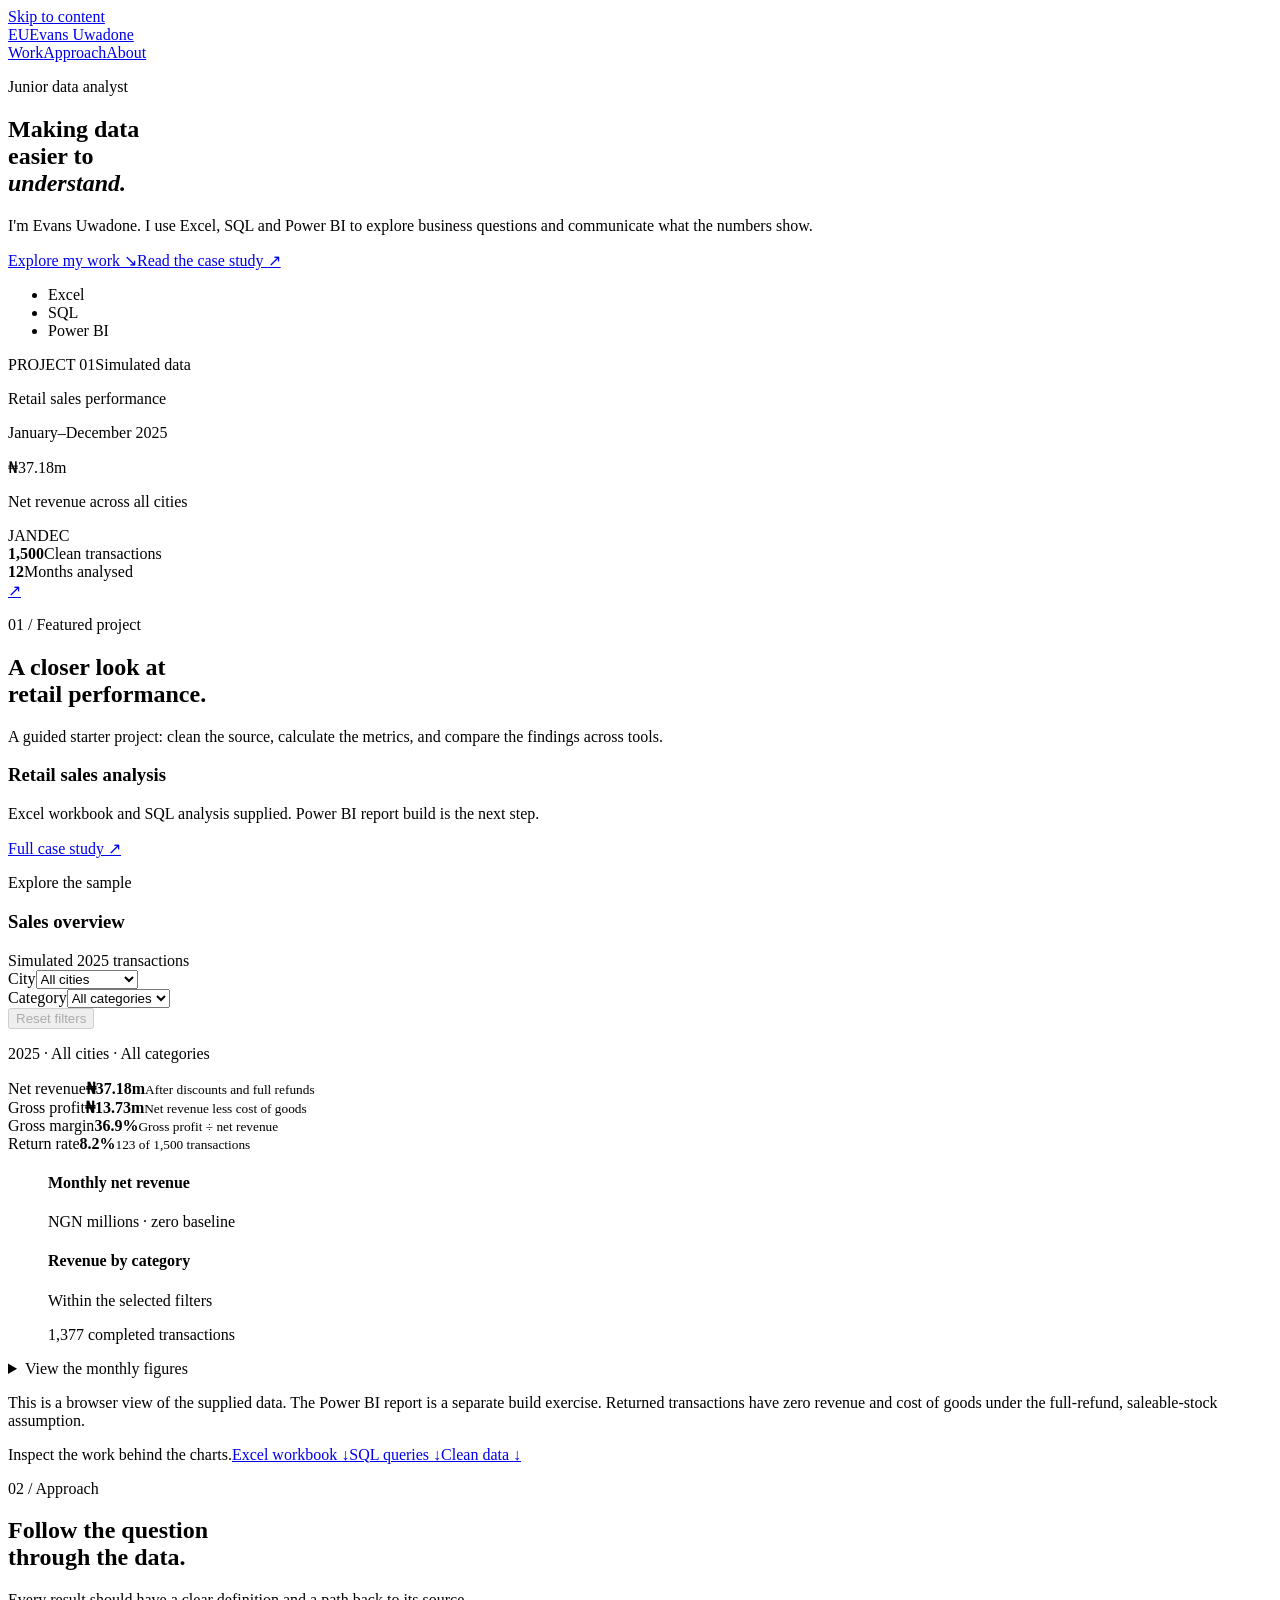
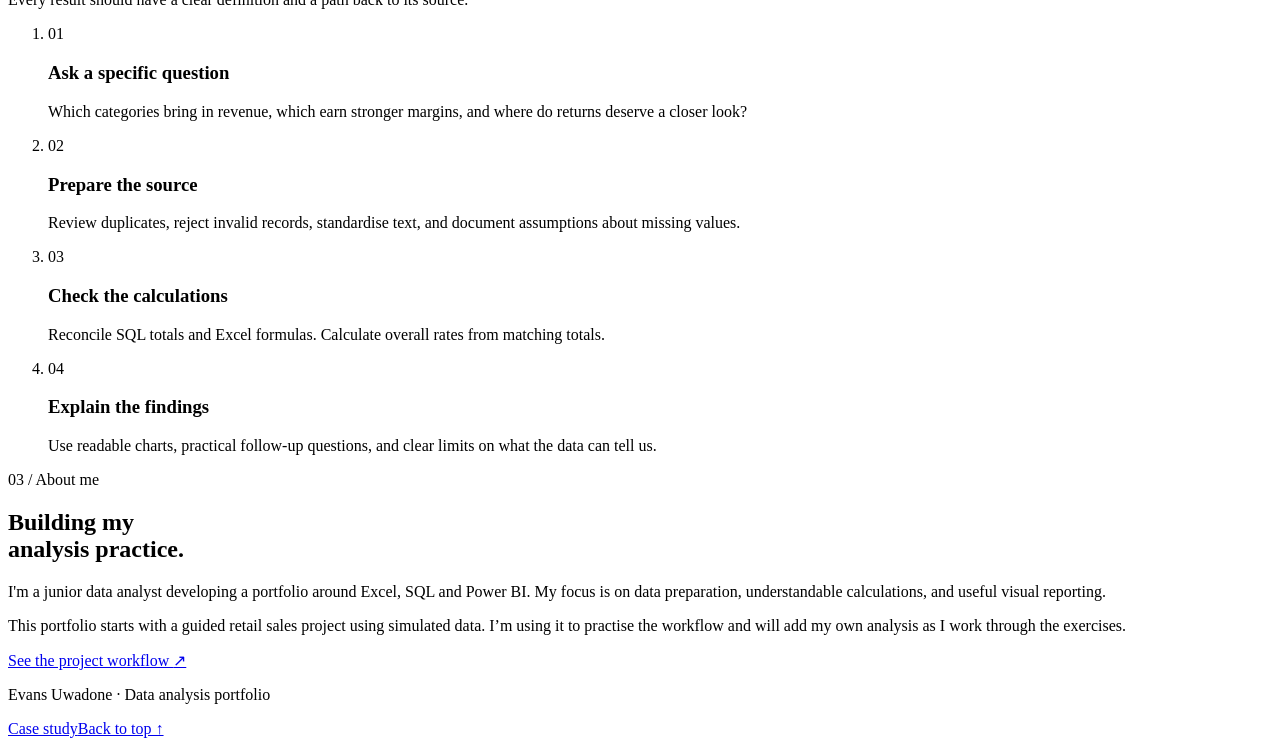
==== index.html @ 91226682 "Add files via upload" ====
<!doctype html>
<html lang="en">
<head>
  <meta charset="utf-8">
  <meta name="viewport" content="width=device-width, initial-scale=1">
  <meta name="description" content="Evans Uwadone's junior data analyst portfolio. Explore an Excel and SQL retail sales case study, with a Power BI build guide.">
  <meta name="theme-color" content="#163c35">
  <title>Evans Uwadone · Data analyst portfolio</title>
  <link rel="icon" href="assets/favicon.svg" type="image/svg+xml">
  <link rel="stylesheet" href="assets/styles.css">
  <script src="assets/profile.js" defer></script>
  <script src="assets/data.js" defer></script>
  <script src="assets/app.js" defer></script>
</head>
<body>
  <a class="skip-link" href="#main">Skip to content</a>
  <header class="site-header wrap">
    <a class="wordmark" href="index.html" aria-label="Evans Uwadone home"><span class="monogram">EU</span><span data-name>Evans Uwadone</span></a>
    <nav aria-label="Main navigation"><a href="#work">Work</a><a href="#approach">Approach</a><a href="#about">About</a><a class="github-link" data-github hidden>GitHub ↗</a></nav>
  </header>
  <main id="main">
    <section class="hero wrap">
      <div class="hero-copy">
        <p class="eyebrow"><span class="small-dot"></span>Junior data analyst</p>
        <h1>Making data<br>easier to<br><em>understand.</em></h1>
        <p class="intro">I'm <span data-name>Evans Uwadone</span>. I use Excel, SQL and Power BI to explore business questions and communicate what the numbers show.</p>
        <div class="hero-actions"><a class="button primary" href="#work">Explore my work <span aria-hidden="true">↘</span></a><a class="text-link" href="project.html">Read the case study <span aria-hidden="true">↗</span></a></div>
        <ul class="tool-list" aria-label="Analysis tools"><li>Excel</li><li>SQL</li><li>Power BI</li></ul>
      </div>
      <div class="hero-visual">
        <div class="visual-top"><span>PROJECT 01</span><span class="light-badge">Simulated data</span></div>
        <div class="hero-chart-title"><p>Retail sales performance</p><span>January–December 2025</span></div>
        <p class="hero-number" id="hero-revenue">₦37.18m</p><p class="hero-number-caption">Net revenue across all cities</p>
        <div id="hero-chart" class="hero-chart" role="img" aria-label="Monthly net revenue from January to December 2025"></div>
        <div class="chart-endpoints"><span>JAN</span><span>DEC</span></div>
        <div class="hero-visual-bottom"><div><strong>1,500</strong><span>Clean transactions</span></div><div><strong>12</strong><span>Months analysed</span></div><a href="project.html" aria-label="Read retail sales case study"><span aria-hidden="true">↗</span></a></div>
      </div>
    </section>
    <section class="work-section" id="work">
      <div class="wrap">
        <div class="section-heading"><div><p class="eyebrow">01 / Featured project</p><h2>A closer look at<br>retail performance.</h2></div><p>A guided starter project: clean the source, calculate the metrics, and compare the findings across tools.</p></div>
        <div class="project-strip"><div><h3>Retail sales analysis</h3><p>Excel workbook and SQL analysis supplied. Power BI report build is the next step.</p></div><a class="text-link" href="project.html">Full case study <span aria-hidden="true">↗</span></a></div>
        <div class="dashboard">
          <div class="dashboard-header"><div><p class="eyebrow">Explore the sample</p><h3>Sales overview</h3></div><span class="badge">Simulated 2025 transactions</span></div>
          <form class="filters" aria-label="Filter the sales analysis" onsubmit="return false">
            <div class="filter-field"><label for="city-filter">City</label><select id="city-filter"><option value="All">All cities</option><option>Lagos</option><option>Abuja</option><option>Port Harcourt</option><option>Kano</option><option>Unknown</option></select></div>
            <div class="filter-field"><label for="category-filter">Category</label><select id="category-filter"><option value="All">All categories</option><option>Electronics</option><option>Fashion</option><option>Beauty</option><option>Home</option></select></div>
            <button class="reset-button" id="reset-filters" type="button" disabled>Reset filters</button>
            <p class="filter-scope" id="filter-scope" aria-live="polite">2025 · All cities · All categories</p>
          </form>
          <div class="metric-grid" aria-live="polite" aria-atomic="true">
            <div class="metric"><span>Net revenue</span><strong id="metric-revenue">₦37.18m</strong><small>After discounts and full refunds</small></div>
            <div class="metric"><span>Gross profit</span><strong id="metric-profit">₦13.73m</strong><small>Net revenue less cost of goods</small></div>
            <div class="metric"><span>Gross margin</span><strong id="metric-margin">36.9%</strong><small>Gross profit ÷ net revenue</small></div>
            <div class="metric"><span>Return rate</span><strong id="metric-return">8.2%</strong><small id="metric-return-count">123 of 1,500 transactions</small></div>
          </div>
          <div class="plot-grid">
            <figure class="monthly-figure"><figcaption><h4>Monthly net revenue</h4><span>NGN millions · zero baseline</span></figcaption><div class="monthly-plot"><div class="y-axis" id="monthly-axis" aria-hidden="true"></div><div id="monthly-chart" class="monthly-chart" role="img"></div></div></figure>
            <figure class="category-figure"><figcaption><h4>Revenue by category</h4><span>Within the selected filters</span></figcaption><div id="category-chart" class="category-chart"></div><p class="chart-footnote" id="transaction-count">1,377 completed transactions</p></figure>
          </div>
          <details class="data-details"><summary>View the monthly figures</summary><div class="table-scroll"><table><caption class="sr-only">Monthly metrics for the selected city and category</caption><thead><tr><th scope="col">Month</th><th scope="col">Net revenue (NGN)</th><th scope="col">Gross profit (NGN)</th><th scope="col">Transactions</th><th scope="col">Returned</th></tr></thead><tbody id="monthly-table"></tbody></table></div></details>
          <p class="dashboard-note">This is a browser view of the supplied data. The Power BI report is a separate build exercise. Returned transactions have zero revenue and cost of goods under the full-refund, saleable-stock assumption.</p>
          <noscript><p class="noscript-note">Enable JavaScript to use the filters, or <a href="projects/retail-sales/analysis/02_monthly.csv">download the monthly figures</a>.</p></noscript>
        </div>
        <div class="download-row"><span>Inspect the work behind the charts.</span><a href="projects/retail-sales/excel/Retail_Sales_Analysis.xlsx" download>Excel workbook <span aria-hidden="true">↓</span></a><a href="projects/retail-sales/sql/02_analysis.sql" download>SQL queries <span aria-hidden="true">↓</span></a><a href="projects/retail-sales/data/clean_sales.csv" download>Clean data <span aria-hidden="true">↓</span></a></div>
      </div>
    </section>
    <section class="approach-section wrap" id="approach">
      <div class="section-heading"><div><p class="eyebrow">02 / Approach</p><h2>Follow the question<br>through the data.</h2></div><p>Every result should have a clear definition and a path back to its source.</p></div>
      <ol class="process-list"><li><span class="process-number">01</span><div><h3>Ask a specific question</h3><p>Which categories bring in revenue, which earn stronger margins, and where do returns deserve a closer look?</p></div></li><li><span class="process-number">02</span><div><h3>Prepare the source</h3><p>Review duplicates, reject invalid records, standardise text, and document assumptions about missing values.</p></div></li><li><span class="process-number">03</span><div><h3>Check the calculations</h3><p>Reconcile SQL totals and Excel formulas. Calculate overall rates from matching totals.</p></div></li><li><span class="process-number">04</span><div><h3>Explain the findings</h3><p>Use readable charts, practical follow-up questions, and clear limits on what the data can tell us.</p></div></li></ol>
    </section>
    <section class="about-section" id="about"><div class="wrap about-grid"><div><p class="eyebrow">03 / About me</p><h2>Building my<br>analysis practice.</h2></div><div><p>I'm a junior data analyst developing a portfolio around Excel, SQL and Power BI. My focus is on data preparation, understandable calculations, and useful visual reporting.</p><p>This portfolio starts with a guided retail sales project using simulated data. I’m using it to practise the workflow and will add my own analysis as I work through the exercises.</p><a class="button primary" href="project.html#next-steps">See the project workflow <span aria-hidden="true">↗</span></a><a class="text-link contact-link" data-contact hidden>Get in touch <span aria-hidden="true">↗</span></a></div></div></section>
  </main>
  <footer class="site-footer wrap"><p><span data-name>Evans Uwadone</span> · Data analysis portfolio</p><div><a href="project.html">Case study</a><a data-github hidden>GitHub ↗</a><a href="#main">Back to top ↑</a></div></footer>
</body>
</html>
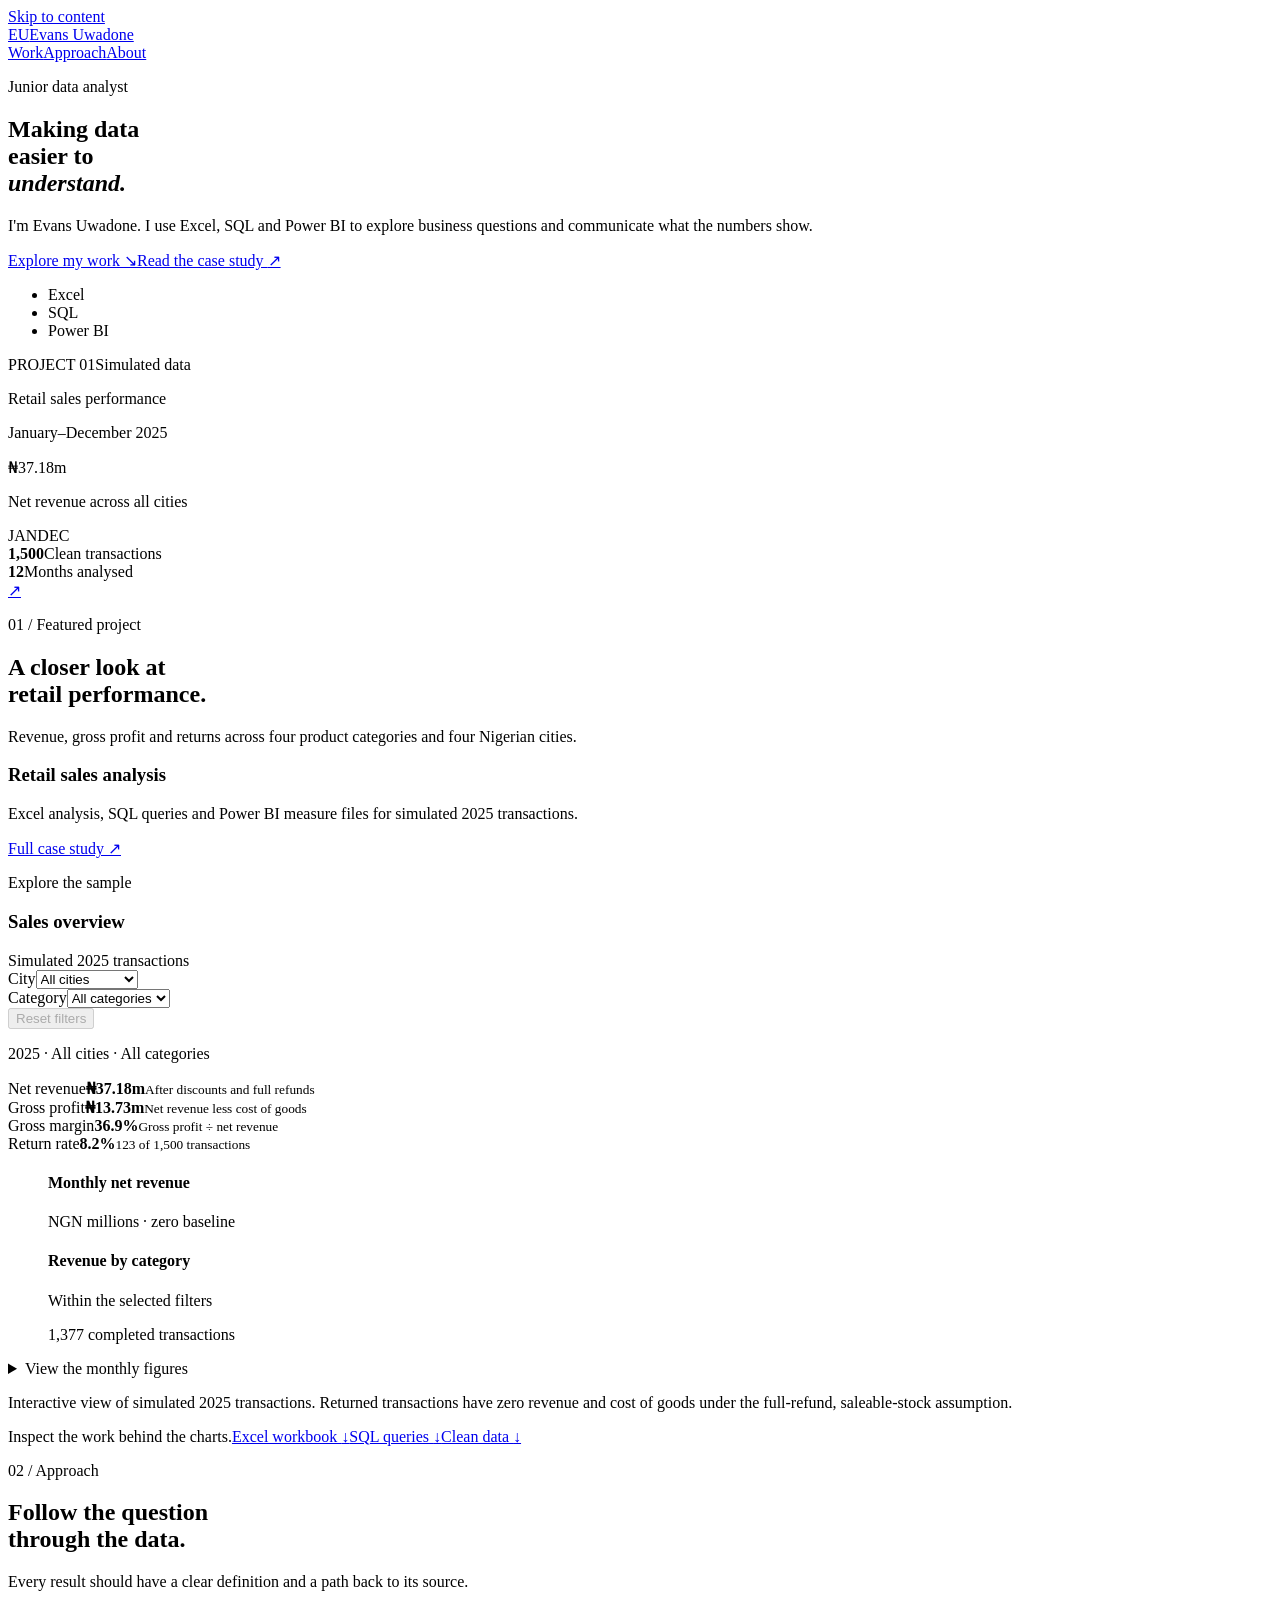
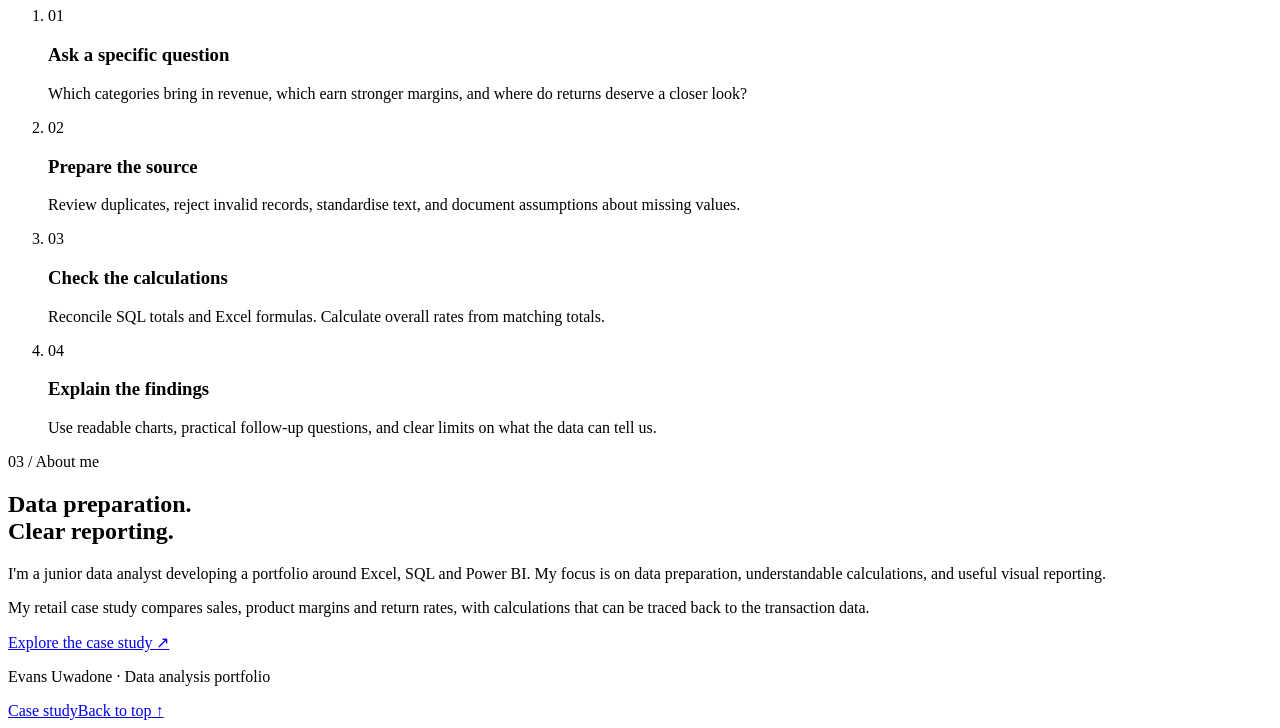
==== commit 1efdf71d: "Add files via upload" ====
--- a/index.html
+++ b/index.html
@@ -3,7 +3,7 @@
 <head>
   <meta charset="utf-8">
   <meta name="viewport" content="width=device-width, initial-scale=1">
-  <meta name="description" content="Evans Uwadone's junior data analyst portfolio. Explore an Excel and SQL retail sales case study, with a Power BI build guide.">
+  <meta name="description" content="Evans Uwadone's junior data analyst portfolio. Explore a retail sales case study with Excel analysis, SQL queries and Power BI measures.">
   <meta name="theme-color" content="#163c35">
   <title>Evans Uwadone · Data analyst portfolio</title>
   <link rel="icon" href="assets/favicon.svg" type="image/svg+xml">
@@ -38,8 +38,8 @@
     </section>
     <section class="work-section" id="work">
       <div class="wrap">
-        <div class="section-heading"><div><p class="eyebrow">01 / Featured project</p><h2>A closer look at<br>retail performance.</h2></div><p>A guided starter project: clean the source, calculate the metrics, and compare the findings across tools.</p></div>
-        <div class="project-strip"><div><h3>Retail sales analysis</h3><p>Excel workbook and SQL analysis supplied. Power BI report build is the next step.</p></div><a class="text-link" href="project.html">Full case study <span aria-hidden="true">↗</span></a></div>
+        <div class="section-heading"><div><p class="eyebrow">01 / Featured project</p><h2>A closer look at<br>retail performance.</h2></div><p>Revenue, gross profit and returns across four product categories and four Nigerian cities.</p></div>
+        <div class="project-strip"><div><h3>Retail sales analysis</h3><p>Excel analysis, SQL queries and Power BI measure files for simulated 2025 transactions.</p></div><a class="text-link" href="project.html">Full case study <span aria-hidden="true">↗</span></a></div>
         <div class="dashboard">
           <div class="dashboard-header"><div><p class="eyebrow">Explore the sample</p><h3>Sales overview</h3></div><span class="badge">Simulated 2025 transactions</span></div>
           <form class="filters" aria-label="Filter the sales analysis" onsubmit="return false">
@@ -59,7 +59,7 @@
             <figure class="category-figure"><figcaption><h4>Revenue by category</h4><span>Within the selected filters</span></figcaption><div id="category-chart" class="category-chart"></div><p class="chart-footnote" id="transaction-count">1,377 completed transactions</p></figure>
           </div>
           <details class="data-details"><summary>View the monthly figures</summary><div class="table-scroll"><table><caption class="sr-only">Monthly metrics for the selected city and category</caption><thead><tr><th scope="col">Month</th><th scope="col">Net revenue (NGN)</th><th scope="col">Gross profit (NGN)</th><th scope="col">Transactions</th><th scope="col">Returned</th></tr></thead><tbody id="monthly-table"></tbody></table></div></details>
-          <p class="dashboard-note">This is a browser view of the supplied data. The Power BI report is a separate build exercise. Returned transactions have zero revenue and cost of goods under the full-refund, saleable-stock assumption.</p>
+          <p class="dashboard-note">Interactive view of simulated 2025 transactions. Returned transactions have zero revenue and cost of goods under the full-refund, saleable-stock assumption.</p>
           <noscript><p class="noscript-note">Enable JavaScript to use the filters, or <a href="projects/retail-sales/analysis/02_monthly.csv">download the monthly figures</a>.</p></noscript>
         </div>
         <div class="download-row"><span>Inspect the work behind the charts.</span><a href="projects/retail-sales/excel/Retail_Sales_Analysis.xlsx" download>Excel workbook <span aria-hidden="true">↓</span></a><a href="projects/retail-sales/sql/02_analysis.sql" download>SQL queries <span aria-hidden="true">↓</span></a><a href="projects/retail-sales/data/clean_sales.csv" download>Clean data <span aria-hidden="true">↓</span></a></div>
@@ -69,7 +69,7 @@
       <div class="section-heading"><div><p class="eyebrow">02 / Approach</p><h2>Follow the question<br>through the data.</h2></div><p>Every result should have a clear definition and a path back to its source.</p></div>
       <ol class="process-list"><li><span class="process-number">01</span><div><h3>Ask a specific question</h3><p>Which categories bring in revenue, which earn stronger margins, and where do returns deserve a closer look?</p></div></li><li><span class="process-number">02</span><div><h3>Prepare the source</h3><p>Review duplicates, reject invalid records, standardise text, and document assumptions about missing values.</p></div></li><li><span class="process-number">03</span><div><h3>Check the calculations</h3><p>Reconcile SQL totals and Excel formulas. Calculate overall rates from matching totals.</p></div></li><li><span class="process-number">04</span><div><h3>Explain the findings</h3><p>Use readable charts, practical follow-up questions, and clear limits on what the data can tell us.</p></div></li></ol>
     </section>
-    <section class="about-section" id="about"><div class="wrap about-grid"><div><p class="eyebrow">03 / About me</p><h2>Building my<br>analysis practice.</h2></div><div><p>I'm a junior data analyst developing a portfolio around Excel, SQL and Power BI. My focus is on data preparation, understandable calculations, and useful visual reporting.</p><p>This portfolio starts with a guided retail sales project using simulated data. I’m using it to practise the workflow and will add my own analysis as I work through the exercises.</p><a class="button primary" href="project.html#next-steps">See the project workflow <span aria-hidden="true">↗</span></a><a class="text-link contact-link" data-contact hidden>Get in touch <span aria-hidden="true">↗</span></a></div></div></section>
+    <section class="about-section" id="about"><div class="wrap about-grid"><div><p class="eyebrow">03 / About me</p><h2>Data preparation.<br>Clear reporting.</h2></div><div><p>I'm a junior data analyst developing a portfolio around Excel, SQL and Power BI. My focus is on data preparation, understandable calculations, and useful visual reporting.</p><p>My retail case study compares sales, product margins and return rates, with calculations that can be traced back to the transaction data.</p><a class="button primary" href="project.html#methodology">Explore the case study <span aria-hidden="true">↗</span></a><a class="text-link contact-link" data-contact hidden>Get in touch <span aria-hidden="true">↗</span></a></div></div></section>
   </main>
   <footer class="site-footer wrap"><p><span data-name>Evans Uwadone</span> · Data analysis portfolio</p><div><a href="project.html">Case study</a><a data-github hidden>GitHub ↗</a><a href="#main">Back to top ↑</a></div></footer>
 </body>
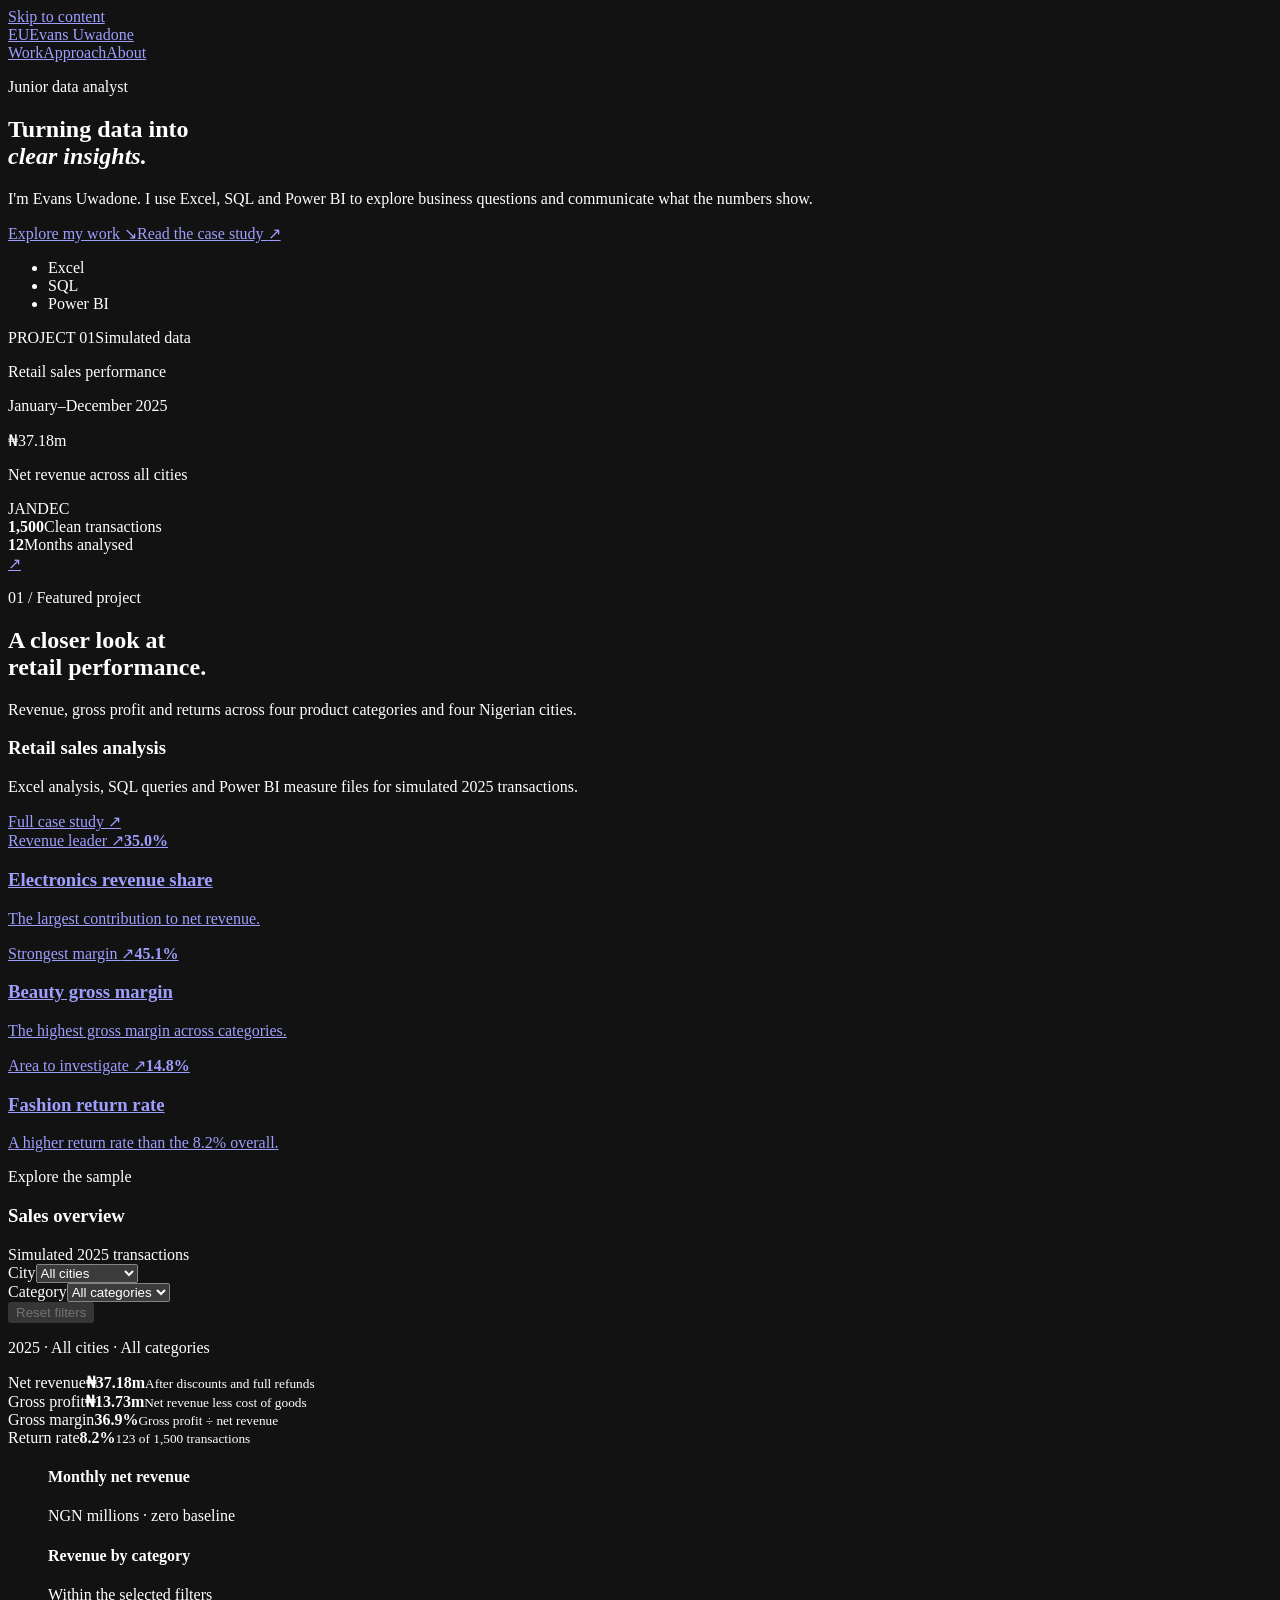
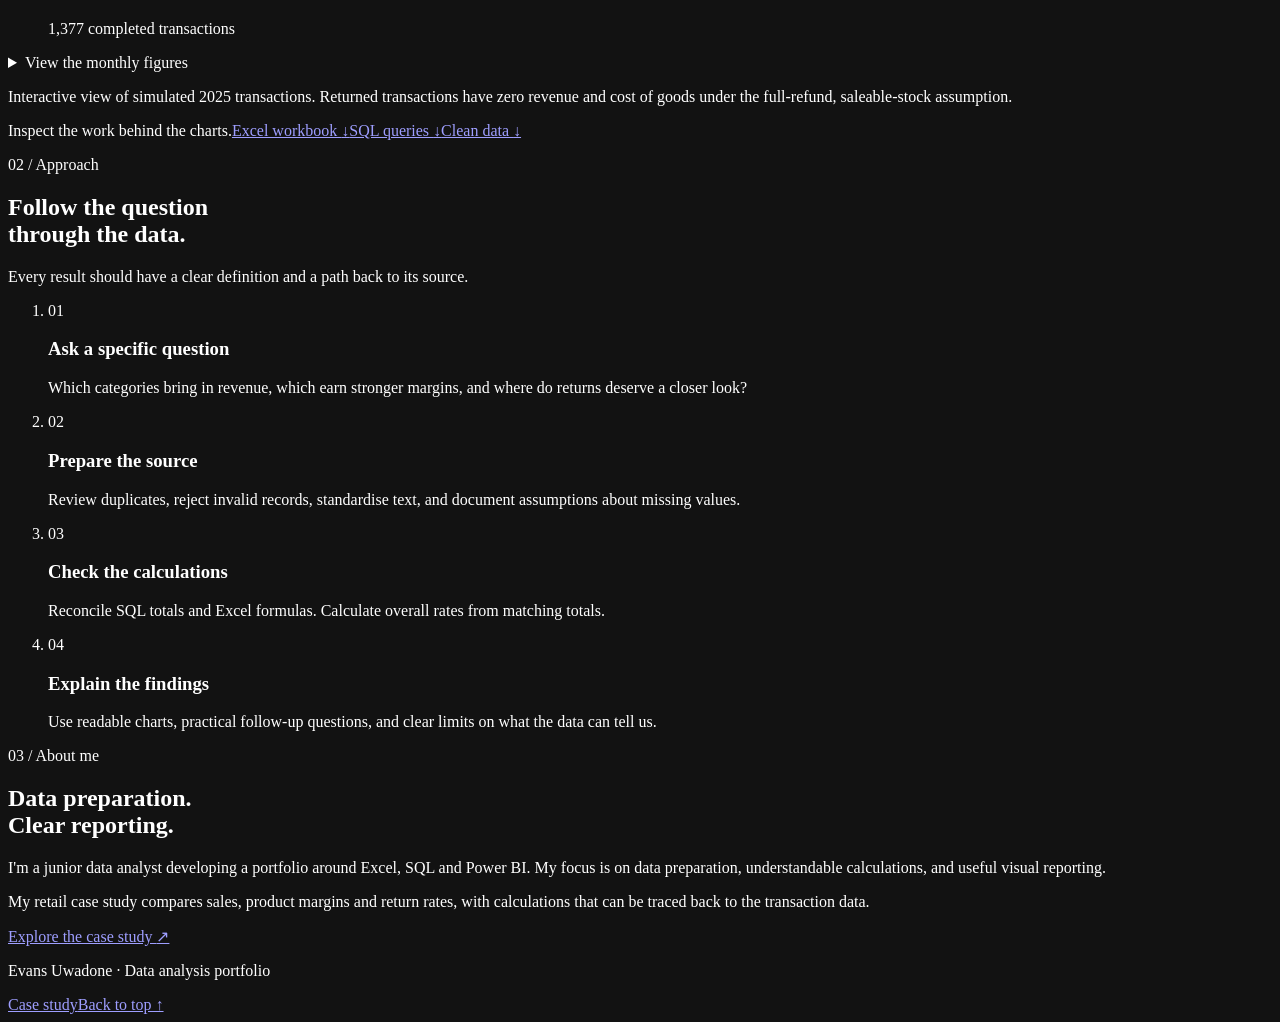
==== commit 9f3104ad: "Add files via upload" ====
--- a/index.html
+++ b/index.html
@@ -4,7 +4,8 @@
   <meta charset="utf-8">
   <meta name="viewport" content="width=device-width, initial-scale=1">
   <meta name="description" content="Evans Uwadone's junior data analyst portfolio. Explore a retail sales case study with Excel analysis, SQL queries and Power BI measures.">
-  <meta name="theme-color" content="#163c35">
+  <meta name="theme-color" content="#081321">
+  <meta name="color-scheme" content="dark">
   <title>Evans Uwadone · Data analyst portfolio</title>
   <link rel="icon" href="assets/favicon.svg" type="image/svg+xml">
   <link rel="stylesheet" href="assets/styles.css">
@@ -22,7 +23,7 @@
     <section class="hero wrap">
       <div class="hero-copy">
         <p class="eyebrow"><span class="small-dot"></span>Junior data analyst</p>
-        <h1>Making data<br>easier to<br><em>understand.</em></h1>
+        <h1>Turning data into<br><em>clear insights.</em></h1>
         <p class="intro">I'm <span data-name>Evans Uwadone</span>. I use Excel, SQL and Power BI to explore business questions and communicate what the numbers show.</p>
         <div class="hero-actions"><a class="button primary" href="#work">Explore my work <span aria-hidden="true">↘</span></a><a class="text-link" href="project.html">Read the case study <span aria-hidden="true">↗</span></a></div>
         <ul class="tool-list" aria-label="Analysis tools"><li>Excel</li><li>SQL</li><li>Power BI</li></ul>
@@ -40,6 +41,11 @@
       <div class="wrap">
         <div class="section-heading"><div><p class="eyebrow">01 / Featured project</p><h2>A closer look at<br>retail performance.</h2></div><p>Revenue, gross profit and returns across four product categories and four Nigerian cities.</p></div>
         <div class="project-strip"><div><h3>Retail sales analysis</h3><p>Excel analysis, SQL queries and Power BI measure files for simulated 2025 transactions.</p></div><a class="text-link" href="project.html">Full case study <span aria-hidden="true">↗</span></a></div>
+        <div class="insight-grid" aria-label="Key findings from the retail project">
+          <a class="insight-card" href="project.html"><span class="insight-label">Revenue leader <span aria-hidden="true">↗</span></span><strong>35.0%</strong><h3>Electronics revenue share</h3><p>The largest contribution to net revenue.</p></a>
+          <a class="insight-card" href="project.html"><span class="insight-label">Strongest margin <span aria-hidden="true">↗</span></span><strong>45.1%</strong><h3>Beauty gross margin</h3><p>The highest gross margin across categories.</p></a>
+          <a class="insight-card" href="project.html"><span class="insight-label">Area to investigate <span aria-hidden="true">↗</span></span><strong>14.8%</strong><h3>Fashion return rate</h3><p>A higher return rate than the 8.2% overall.</p></a>
+        </div>
         <div class="dashboard">
           <div class="dashboard-header"><div><p class="eyebrow">Explore the sample</p><h3>Sales overview</h3></div><span class="badge">Simulated 2025 transactions</span></div>
           <form class="filters" aria-label="Filter the sales analysis" onsubmit="return false">
